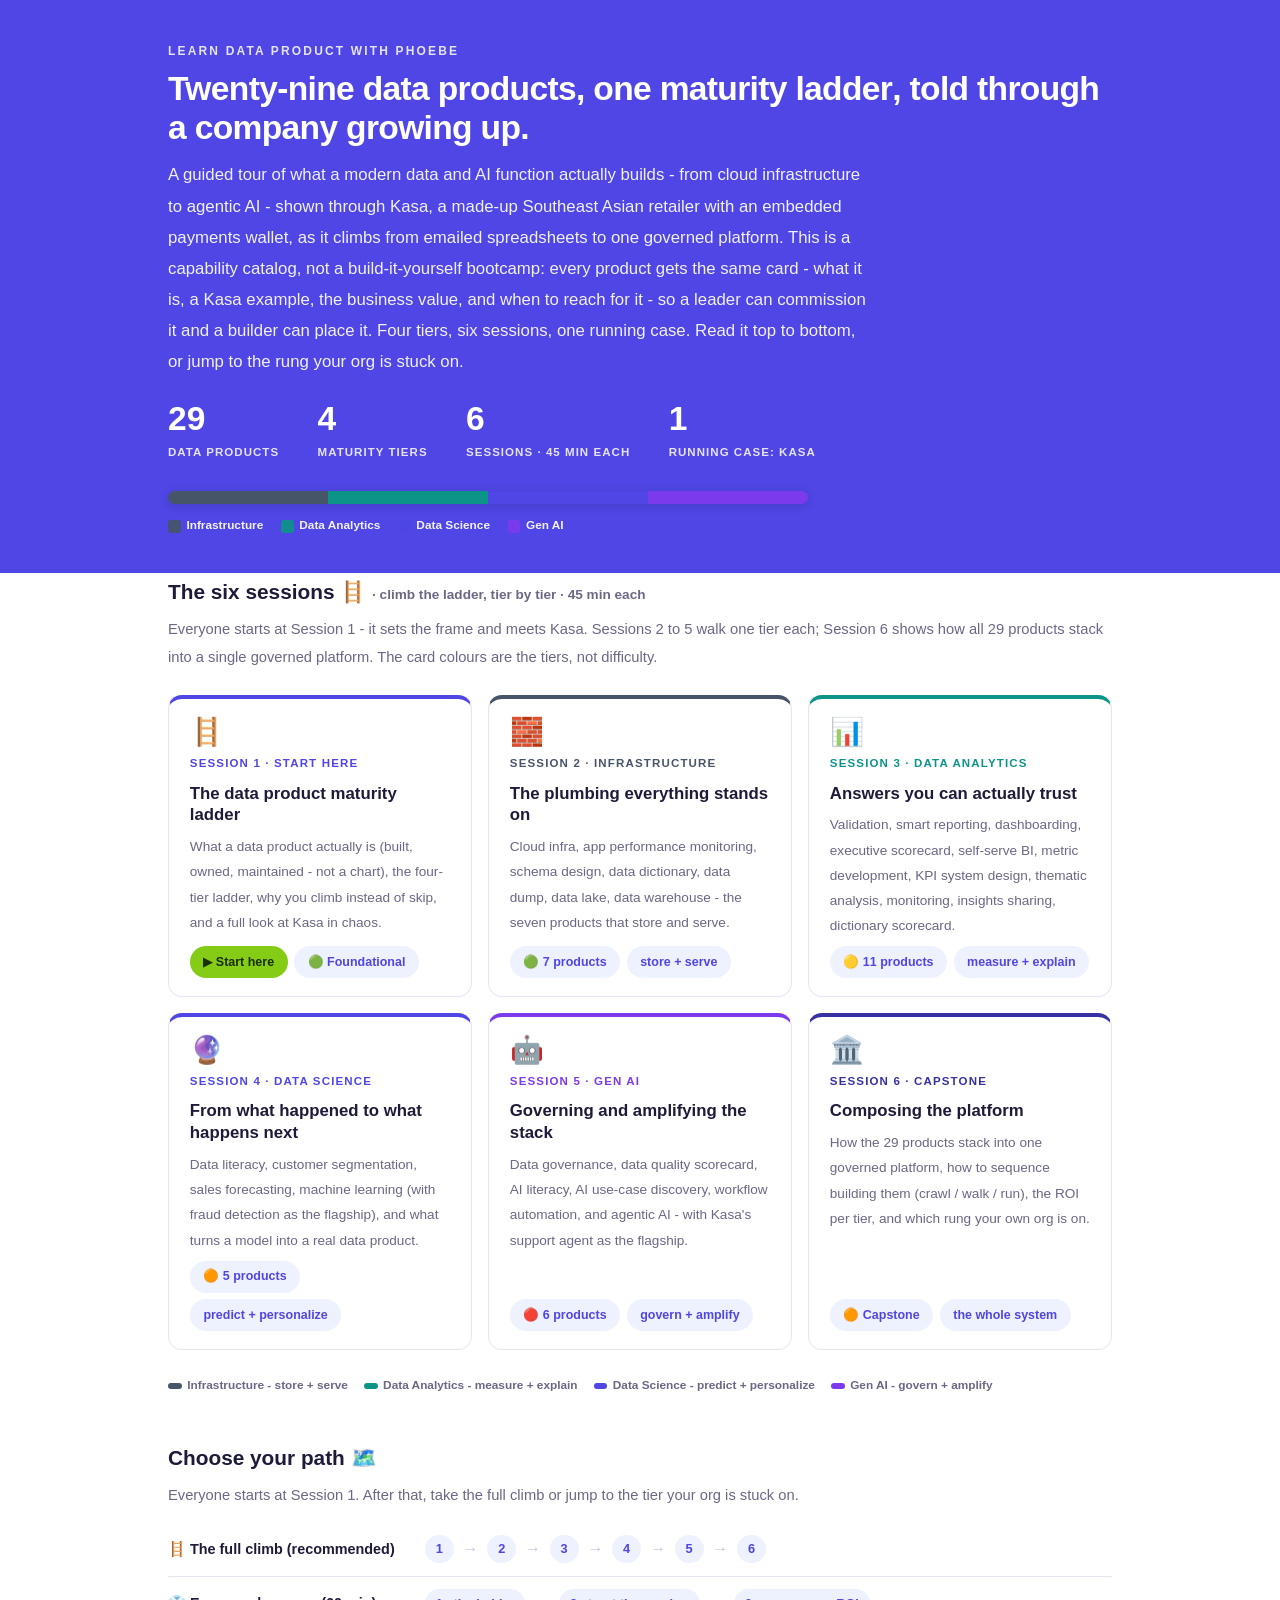
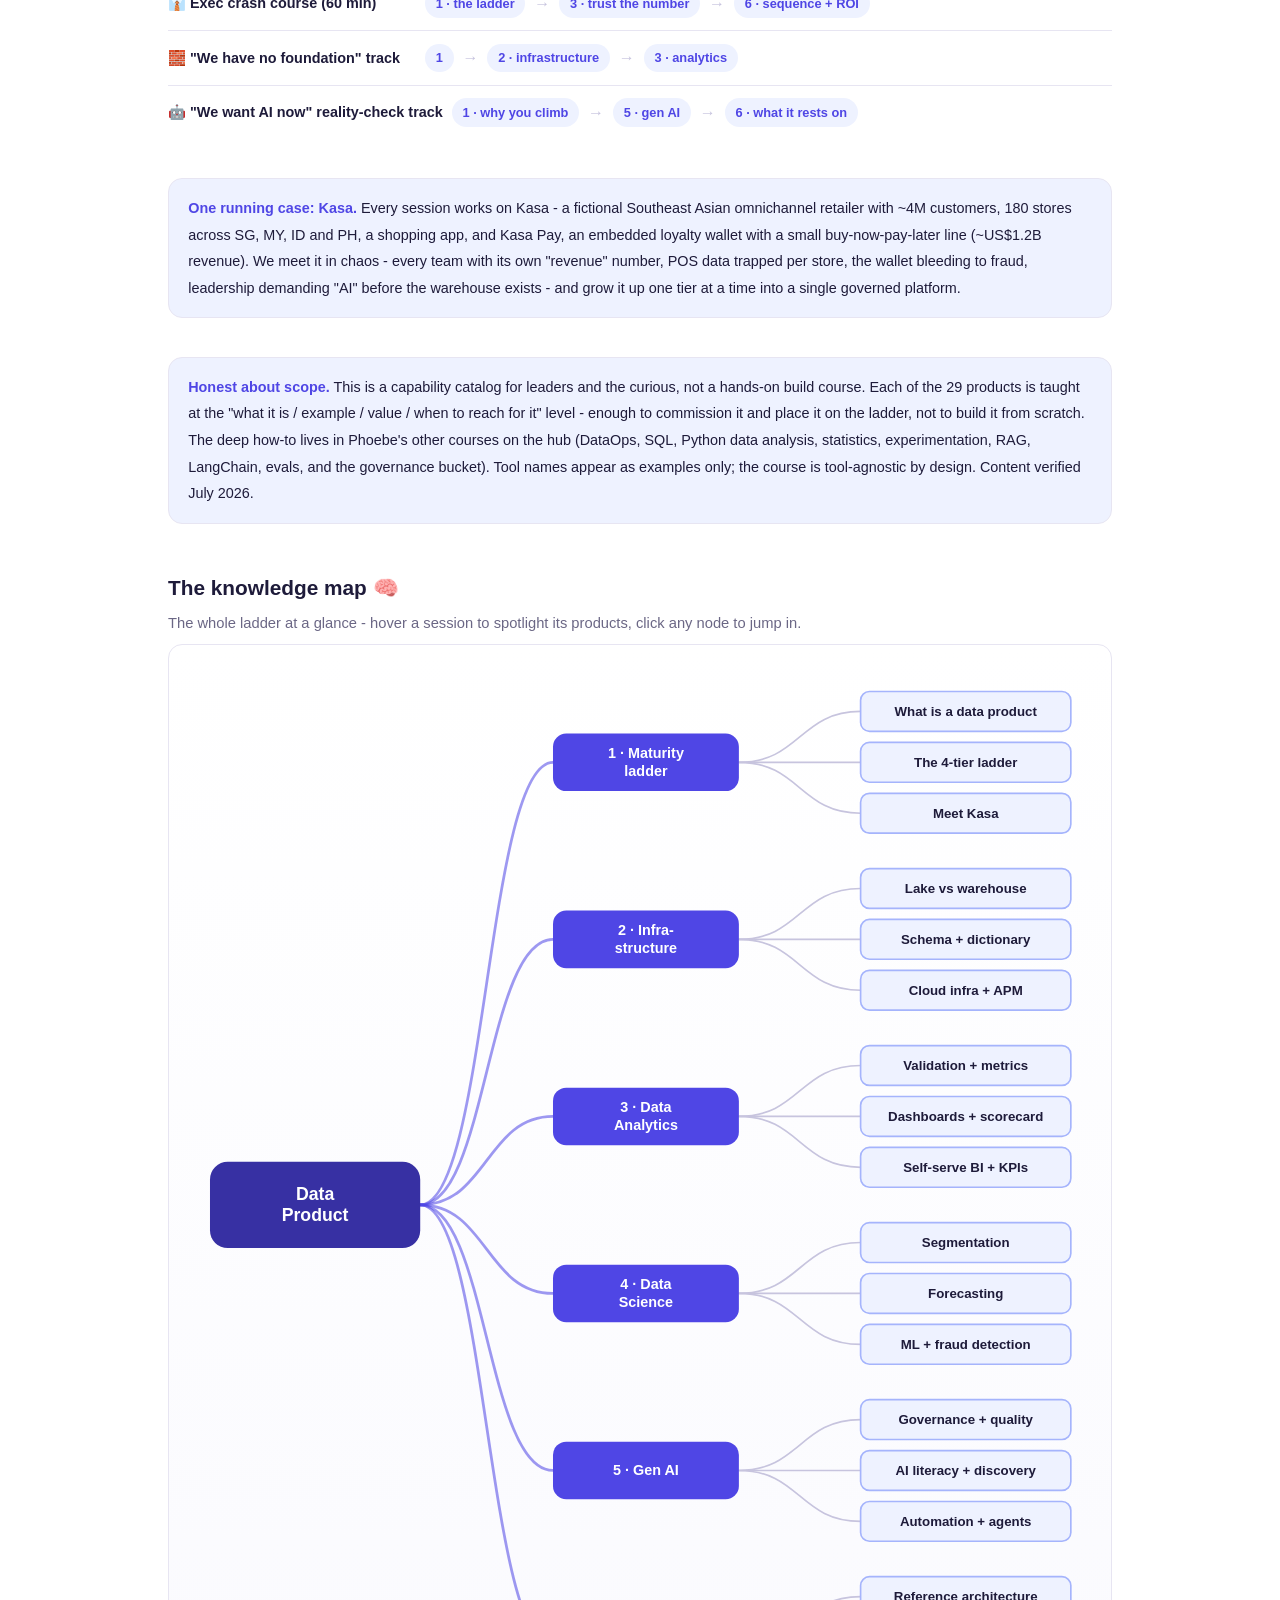
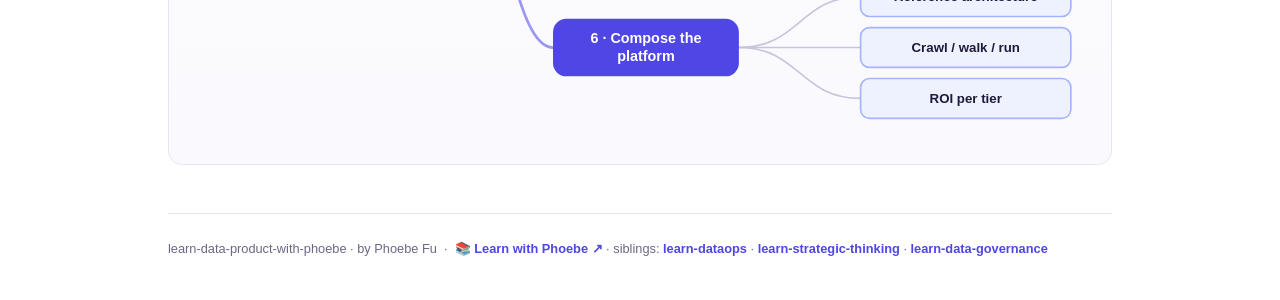
==== index.html @ 364c773a "learn-data-product-with-phoebe: 29 data products on a 4-tier maturity ladder, Kasa running case 6 se" ====
<!DOCTYPE html>
<html lang="en">
<head>
<meta charset="UTF-8">
<meta name="viewport" content="width=device-width, initial-scale=1.0">
<title>learn data product with phoebe - 29 data products, one maturity ladder</title>
<link rel="stylesheet" href="assets/style.css?v=1">
<style>
  .stats-row { display: flex; gap: 2.4rem; margin-top: 1.5rem; flex-wrap: wrap; }
  .stat b { display: block; font-size: 2.1rem; font-weight: 800; line-height: 1.05; font-variant-numeric: tabular-nums; }
  .stat span { font-size: .72rem; opacity: .85; text-transform: uppercase; letter-spacing: .09em; font-weight: 600; }

  /* the climbing-ladder gradient bar in the hero */
  .ladder-bar { display: flex; margin-top: 1.6rem; border-radius: 999px; overflow: hidden; height: .8rem; max-width: 40rem; box-shadow: 0 2px 10px rgba(27,27,47,.18); }
  .ladder-bar i { flex: 1; }
  .ladder-key { display: flex; gap: 1.1rem; margin-top: .7rem; font-size: .74rem; font-weight: 600; opacity: .92; flex-wrap: wrap; }
  .ladder-key span i { display: inline-block; width: .8rem; height: .8rem; border-radius: 3px; margin-right: .35rem; vertical-align: middle; }

  .course-grid { display: grid; grid-template-columns: repeat(auto-fit, minmax(17rem, 1fr)); gap: 1rem; margin-top: 1.5rem; }
  .course-card {
    border: 1px solid var(--hairline);
    border-top: 4px solid var(--diff, var(--indigo));
    border-radius: var(--radius);
    padding: 1.2rem 1.3rem 1.1rem;
    display: flex; flex-direction: column; gap: .5rem;
    text-decoration: none; color: var(--ink); background: #fff;
    transition: box-shadow .15s ease, border-color .15s ease, transform .15s ease;
    position: relative;
  }
  .course-card:hover { border-color: var(--indigo-soft); box-shadow: 0 8px 28px rgba(79,70,229,.14); transform: translateY(-3px); }
  .course-card .cicon { font-size: 1.7rem; line-height: 1; }
  .course-card .cnum { font-size: .72rem; font-weight: 700; color: var(--diff, var(--indigo)); text-transform: uppercase; letter-spacing: .1em; }
  .course-card h3 { font-size: 1.05rem; font-weight: 800; line-height: 1.3; }
  .course-card p { font-size: .85rem; color: var(--muted); flex: 1; }
  .course-card .meta { display: flex; gap: .4rem; flex-wrap: wrap; }

  .diff-legend { display: flex; gap: 1rem; margin-top: 1.6rem; font-size: .74rem; color: var(--muted); font-weight: 600; flex-wrap: wrap; }
  .diff-legend i { display: inline-block; width: .85rem; height: .35rem; border-radius: 999px; margin-right: .35rem; vertical-align: middle; }

  .paths { margin-top: 2.6rem; }
  .paths h2 { font-size: 1.3rem; font-weight: 800; margin-bottom: .3rem; }
  .paths .plede { color: var(--muted); font-size: .92rem; margin-bottom: .8rem; }
  .path { display: flex; gap: .55rem; align-items: center; padding: .75rem 0; border-bottom: .5px solid var(--hairline); flex-wrap: wrap; }
  .path:last-child { border-bottom: none; }
  .path b { min-width: 15.5rem; font-size: .9rem; }
  .path .pstep { background: var(--indigo-50); color: var(--indigo); border-radius: 999px; padding: .16rem .68rem; font-weight: 700; font-size: .8rem; text-decoration: none; transition: all .12s ease; }
  .path .pstep:hover { background: var(--indigo); color: #fff; }
  .path .parr { color: var(--faint); font-weight: 700; }

  .mm-section { margin-top: 1.6rem; }
  .mm-section h2 { font-size: 1.3rem; font-weight: 800; margin-bottom: .2rem; }
  .mm-section .mm-lede { color: var(--muted); font-size: .92rem; margin-bottom: .4rem; }
  .mm-wrap { border: 1px solid var(--hairline); border-radius: var(--radius); background: linear-gradient(180deg,#fff, #FAFAFE); padding: .6rem; overflow-x: auto; }
  .mm-svg { width: 100%; height: auto; display: block; max-width: 60rem; margin: 0 auto; min-width: 34rem; }
  .mm-link { cursor: pointer; text-decoration: none; }
  .mm-node rect { transition: opacity .15s ease, filter .15s ease; }
  .mm-node text { pointer-events: none; }
  .mm-link:hover .mm-node rect { filter: brightness(1.06); }
  .mm-edge { transition: opacity .15s ease; }

  .noteband { margin-top: 2.4rem; background: var(--indigo-50); border: 1px solid var(--hairline); border-radius: var(--radius); padding: 1rem 1.2rem; font-size: .9rem; color: var(--ink); }
  .noteband b { color: var(--indigo); }
</style>
</head>
<body>

<header class="masthead">
  <div class="wrap">
    <div class="eyebrow">Learn Data Product with Phoebe</div>
    <h1>Twenty-nine data products, <span class="accent">one maturity ladder</span>, told through a company growing up.</h1>
    <p class="sub">A guided tour of what a modern data and AI function actually builds - from cloud infrastructure to agentic AI - shown through Kasa, a made-up Southeast Asian retailer with an embedded payments wallet, as it climbs from emailed spreadsheets to one governed platform. This is a capability catalog, not a build-it-yourself bootcamp: every product gets the same card - what it is, a Kasa example, the business value, and when to reach for it - so a leader can commission it and a builder can place it. Four tiers, six sessions, one running case. Read it top to bottom, or jump to the rung your org is stuck on.</p>
    <div class="stats-row">
      <div class="stat"><b data-count="29">29</b><span>data products</span></div>
      <div class="stat"><b data-count="4">4</b><span>maturity tiers</span></div>
      <div class="stat"><b data-count="6">6</b><span>sessions · 45 min each</span></div>
      <div class="stat"><b data-count="1">1</b><span>running case: Kasa</span></div>
    </div>
    <div class="ladder-bar">
      <i style="background:#475569"></i><i style="background:#0D9488"></i><i style="background:#4F46E5"></i><i style="background:#7C3AED"></i>
    </div>
    <div class="ladder-key">
      <span><i style="background:#475569"></i>Infrastructure</span>
      <span><i style="background:#0D9488"></i>Data Analytics</span>
      <span><i style="background:#4F46E5"></i>Data Science</span>
      <span><i style="background:#7C3AED"></i>Gen AI</span>
    </div>
  </div>
</header>

<main class="wrap">

  <section class="section">
    <div class="paths" style="margin-top:0">
      <h2>The six sessions 🪜 <span style="font-size:.85rem;font-weight:600;color:var(--muted)">· climb the ladder, tier by tier · 45 min each</span></h2>
      <p class="plede">Everyone starts at Session 1 - it sets the frame and meets Kasa. Sessions 2 to 5 walk one tier each; Session 6 shows how all 29 products stack into a single governed platform. The card colours are the tiers, not difficulty.</p>
    </div>
    <div class="course-grid">
      <a class="course-card" href="courses/01-maturity-ladder.html" style="--diff:#4F46E5">
        <span class="cicon">🪜</span>
        <span class="cnum">Session 1 · start here</span>
        <h3>The data product maturity ladder</h3>
        <p>What a data product actually is (built, owned, maintained - not a chart), the four-tier ladder, why you climb instead of skip, and a full look at Kasa in chaos.</p>
        <span class="meta"><span class="pill amber">▶ Start here</span><span class="pill light">🟢 Foundational</span></span>
      </a>
      <a class="course-card" href="courses/02-infrastructure.html" style="--diff:#475569">
        <span class="cicon">🧱</span>
        <span class="cnum">Session 2 · Infrastructure</span>
        <h3>The plumbing everything stands on</h3>
        <p>Cloud infra, app performance monitoring, schema design, data dictionary, data dump, data lake, data warehouse - the seven products that store and serve.</p>
        <span class="meta"><span class="pill light">🟢 7 products</span><span class="pill light">store + serve</span></span>
      </a>
      <a class="course-card" href="courses/03-data-analytics.html" style="--diff:#0D9488">
        <span class="cicon">📊</span>
        <span class="cnum">Session 3 · Data Analytics</span>
        <h3>Answers you can actually trust</h3>
        <p>Validation, smart reporting, dashboarding, executive scorecard, self-serve BI, metric development, KPI system design, thematic analysis, monitoring, insights sharing, dictionary scorecard.</p>
        <span class="meta"><span class="pill light">🟡 11 products</span><span class="pill light">measure + explain</span></span>
      </a>
      <a class="course-card" href="courses/04-data-science.html" style="--diff:#4F46E5">
        <span class="cicon">🔮</span>
        <span class="cnum">Session 4 · Data Science</span>
        <h3>From what happened to what happens next</h3>
        <p>Data literacy, customer segmentation, sales forecasting, machine learning (with fraud detection as the flagship), and what turns a model into a real data product.</p>
        <span class="meta"><span class="pill light">🟠 5 products</span><span class="pill light">predict + personalize</span></span>
      </a>
      <a class="course-card" href="courses/05-gen-ai.html" style="--diff:#7C3AED">
        <span class="cicon">🤖</span>
        <span class="cnum">Session 5 · Gen AI</span>
        <h3>Governing and amplifying the stack</h3>
        <p>Data governance, data quality scorecard, AI literacy, AI use-case discovery, workflow automation, and agentic AI - with Kasa's support agent as the flagship.</p>
        <span class="meta"><span class="pill light">🔴 6 products</span><span class="pill light">govern + amplify</span></span>
      </a>
      <a class="course-card" href="courses/06-composing-the-platform.html" style="--diff:#3730A3">
        <span class="cicon">🏛️</span>
        <span class="cnum">Session 6 · Capstone</span>
        <h3>Composing the platform</h3>
        <p>How the 29 products stack into one governed platform, how to sequence building them (crawl / walk / run), the ROI per tier, and which rung your own org is on.</p>
        <span class="meta"><span class="pill light">🟠 Capstone</span><span class="pill light">the whole system</span></span>
      </a>
    </div>
    <div class="diff-legend">
      <span><i style="background:#475569"></i>Infrastructure - store + serve</span>
      <span><i style="background:#0D9488"></i>Data Analytics - measure + explain</span>
      <span><i style="background:#4F46E5"></i>Data Science - predict + personalize</span>
      <span><i style="background:#7C3AED"></i>Gen AI - govern + amplify</span>
    </div>

    <div class="paths">
      <h2>Choose your path 🗺️</h2>
      <p class="plede">Everyone starts at Session 1. After that, take the full climb or jump to the tier your org is stuck on.</p>
      <div class="path"><b>🪜 The full climb (recommended)</b>
        <a class="pstep" href="courses/01-maturity-ladder.html">1</a><span class="parr">→</span>
        <a class="pstep" href="courses/02-infrastructure.html">2</a><span class="parr">→</span>
        <a class="pstep" href="courses/03-data-analytics.html">3</a><span class="parr">→</span>
        <a class="pstep" href="courses/04-data-science.html">4</a><span class="parr">→</span>
        <a class="pstep" href="courses/05-gen-ai.html">5</a><span class="parr">→</span>
        <a class="pstep" href="courses/06-composing-the-platform.html">6</a>
      </div>
      <div class="path"><b>👔 Exec crash course (60 min)</b>
        <a class="pstep" href="courses/01-maturity-ladder.html">1 · the ladder</a><span class="parr">→</span>
        <a class="pstep" href="courses/03-data-analytics.html">3 · trust the number</a><span class="parr">→</span>
        <a class="pstep" href="courses/06-composing-the-platform.html">6 · sequence + ROI</a>
      </div>
      <div class="path"><b>🧱 "We have no foundation" track</b>
        <a class="pstep" href="courses/01-maturity-ladder.html">1</a><span class="parr">→</span>
        <a class="pstep" href="courses/02-infrastructure.html">2 · infrastructure</a><span class="parr">→</span>
        <a class="pstep" href="courses/03-data-analytics.html">3 · analytics</a>
      </div>
      <div class="path"><b>🤖 "We want AI now" reality-check track</b>
        <a class="pstep" href="courses/01-maturity-ladder.html">1 · why you climb</a><span class="parr">→</span>
        <a class="pstep" href="courses/05-gen-ai.html">5 · gen AI</a><span class="parr">→</span>
        <a class="pstep" href="courses/06-composing-the-platform.html">6 · what it rests on</a>
      </div>
    </div>

    <div class="noteband">
      <b>One running case: Kasa.</b> Every session works on Kasa - a fictional Southeast Asian omnichannel retailer with ~4M customers, 180 stores across SG, MY, ID and PH, a shopping app, and Kasa Pay, an embedded loyalty wallet with a small buy-now-pay-later line (~US$1.2B revenue). We meet it in chaos - every team with its own "revenue" number, POS data trapped per store, the wallet bleeding to fraud, leadership demanding "AI" before the warehouse exists - and grow it up one tier at a time into a single governed platform.
    </div>

    <div class="noteband">
      <b>Honest about scope.</b> This is a capability catalog for leaders and the curious, not a hands-on build course. Each of the 29 products is taught at the "what it is / example / value / when to reach for it" level - enough to commission it and place it on the ladder, not to build it from scratch. The deep how-to lives in Phoebe's other courses on the hub (DataOps, SQL, Python data analysis, statistics, experimentation, RAG, LangChain, evals, and the governance bucket). Tool names appear as examples only; the course is tool-agnostic by design. Content verified July 2026.
    </div>
  </section>

  <section class="section mm-section">
    <h2>The knowledge map 🧠</h2>
    <p class="mm-lede">The whole ladder at a glance - hover a session to spotlight its products, click any node to jump in.</p>
    <div class="mm-wrap"><div id="mindmap"></div></div>
  </section>

  <footer class="pagefoot">
    <span>learn-data-product-with-phoebe · by Phoebe Fu &nbsp;·&nbsp; 📚 <a href="https://phoebefu6.github.io/learn-with-phoebe/">Learn with Phoebe ↗</a> · siblings: <a href="https://phoebefu6.github.io/learn-dataops-with-phoebe/">learn-dataops</a> · <a href="https://phoebefu6.github.io/learn-strategic-thinking-with-phoebe/">learn-strategic-thinking</a> · <a href="https://phoebefu6.github.io/learn-data-governance-with-phoebe/">learn-data-governance</a></span>
  </footer>
</main>

<script>
window.MINDMAP_DATA = {
  title: "Data\nProduct",
  centerColor: "#3730A3",
  sessions: [
    { label: "Maturity\nladder", href: "courses/01-maturity-ladder.html", color: "#4F46E5",
      concepts: [
        { label: "What is a data product", href: "courses/01-maturity-ladder.html" },
        { label: "The 4-tier ladder", href: "courses/01-maturity-ladder.html" },
        { label: "Meet Kasa", href: "courses/01-maturity-ladder.html" } ] },
    { label: "Infra-\nstructure", href: "courses/02-infrastructure.html", color: "#475569",
      concepts: [
        { label: "Lake vs warehouse", href: "courses/02-infrastructure.html" },
        { label: "Schema + dictionary", href: "courses/02-infrastructure.html" },
        { label: "Cloud infra + APM", href: "courses/02-infrastructure.html" } ] },
    { label: "Data\nAnalytics", href: "courses/03-data-analytics.html", color: "#0D9488",
      concepts: [
        { label: "Validation + metrics", href: "courses/03-data-analytics.html" },
        { label: "Dashboards + scorecard", href: "courses/03-data-analytics.html" },
        { label: "Self-serve BI + KPIs", href: "courses/03-data-analytics.html" } ] },
    { label: "Data\nScience", href: "courses/04-data-science.html", color: "#4F46E5",
      concepts: [
        { label: "Segmentation", href: "courses/04-data-science.html" },
        { label: "Forecasting", href: "courses/04-data-science.html" },
        { label: "ML + fraud detection", href: "courses/04-data-science.html" } ] },
    { label: "Gen AI", href: "courses/05-gen-ai.html", color: "#7C3AED",
      concepts: [
        { label: "Governance + quality", href: "courses/05-gen-ai.html" },
        { label: "AI literacy + discovery", href: "courses/05-gen-ai.html" },
        { label: "Automation + agents", href: "courses/05-gen-ai.html" } ] },
    { label: "Compose the\nplatform", href: "courses/06-composing-the-platform.html", color: "#3730A3",
      concepts: [
        { label: "Reference architecture", href: "courses/06-composing-the-platform.html" },
        { label: "Crawl / walk / run", href: "courses/06-composing-the-platform.html" },
        { label: "ROI per tier", href: "courses/06-composing-the-platform.html" } ] }
  ]
};
</script>
<script src="assets/mindmap.js?v=1"></script>
<script src="assets/app.js?v=1"></script>
</body>
</html>
---- assets/style.css ----
/* learn-claude-with-phoebe - editorial bold design system
   Accent: indigo #4F46E5 · Ink: #1E1B3A · Flagship: amber #84CC16 */

:root {
  --indigo: #4F46E5;
  --indigo-deep: #3730A3;
  --indigo-mid: #6366F1;
  --indigo-soft: #A5B4FC;
  --indigo-50: #EEF2FF;
  --ink: #1E1B3A;
  --muted: #6B6785;
  --faint: #C7C4DE;
  --hairline: #E7E5F2;
  --amber: #84CC16;
  --amber-ink: #1A2E05;
  --amber-50: #F7FEE7;
  --paper: #FFFFFF;
  --code-bg: #14132B;
  --code-ink: #E0E7FF;
  --radius: 14px;
}

* { margin: 0; padding: 0; box-sizing: border-box; }

html { font-size: 16px; scroll-behavior: smooth; }
html.zoom-125 { font-size: 20px; }
html.zoom-150 { font-size: 24px; }

body {
  font-family: "Inter", -apple-system, BlinkMacSystemFont, "Segoe UI", Roboto, sans-serif;
  background: var(--paper);
  color: var(--ink);
  line-height: 1.85;
  font-feature-settings: "tnum";
}

.wrap { max-width: 62rem; margin: 0 auto; padding: 0 1.5rem; }

/* ---------- header band ---------- */
.masthead {
  background: var(--indigo);
  color: #fff;
  padding: 2.5rem 0 2.25rem;
}
.masthead .eyebrow {
  font-size: .75rem;
  letter-spacing: .18em;
  text-transform: uppercase;
  opacity: .85;
  font-weight: 600;
}
.masthead h1 {
  font-size: 2.1rem;
  line-height: 1.15;
  font-weight: 800;
  margin: .5rem 0 .75rem;
  letter-spacing: -.02em;
}
.masthead h1 .accent { color: inherit; }
.masthead .sub { font-size: 1.05rem; opacity: .92; max-width: 44rem; }

.chip-row { display: flex; flex-wrap: wrap; gap: .5rem; margin-top: 1.1rem; }
.chip {
  display: inline-flex;
  align-items: center;
  gap: .35rem;
  border-radius: 999px;
  padding: .25rem .8rem;
  font-size: .78rem;
  font-weight: 600;
  white-space: nowrap;
}
.chip.level { background: #fff; color: var(--indigo); }
.chip.audience { background: rgba(255,255,255,.16); color: #fff; border: 1px solid rgba(255,255,255,.35); }
.chip.time { background: var(--ink); color: #fff; font-variant-numeric: tabular-nums; }

/* ---------- agenda bar ---------- */
.agenda {
  display: flex;
  border-radius: 999px;
  overflow: hidden;
  margin: 1.4rem 0 0;
  font-size: .72rem;
  font-weight: 600;
  text-align: center;
  color: #fff;
}
.agenda span { padding: .45rem .3rem; white-space: nowrap; overflow: hidden; text-overflow: ellipsis; }
.agenda .a1 { background: var(--indigo-deep); }
.agenda .a2 { background: var(--indigo-mid); }
.agenda .a3 { background: var(--amber); color: var(--amber-ink); }
.agenda .a4 { background: var(--indigo-soft); }

/* ---------- toolbar ---------- */
.toolbar {
  position: sticky;
  top: 0;
  z-index: 40;
  background: rgba(255,255,255,.94);
  backdrop-filter: blur(6px);
  border-bottom: 1px solid var(--hairline);
  padding: .55rem 0;
}
.toolbar .wrap { display: flex; align-items: center; gap: .6rem; }
.toolbar .crumb { font-size: .8rem; color: var(--muted); font-weight: 600; margin-right: auto; }
.toolbar .crumb a { color: var(--indigo); text-decoration: none; }
.btn {
  border: 1px solid var(--hairline);
  background: #fff;
  color: var(--ink);
  border-radius: 999px;
  padding: .35rem .9rem;
  font-size: .78rem;
  font-weight: 600;
  cursor: pointer;
  font-family: inherit;
  transition: all .15s ease;
}
.btn:hover { border-color: var(--indigo); color: var(--indigo); }
.btn.primary { background: var(--indigo); border-color: var(--indigo); color: #fff; }
.btn.primary:hover { background: var(--indigo-deep); }

/* ---------- sections ---------- */
main { padding: 2.5rem 0 4rem; }

.section { margin-bottom: 2.8rem; }
.section-kicker { margin-bottom: 1rem; }
.section-kicker .klabel {
  display: block;
  font-size: .72rem;
  text-transform: uppercase;
  letter-spacing: .1em;
  color: var(--indigo);
  font-weight: 700;
  margin-bottom: .35rem;
}
.section-kicker h2 {
  font-size: 1.45rem;
  font-weight: 800;
  letter-spacing: -.01em;
  display: flex;
  align-items: center;
  gap: .7rem;
  flex-wrap: wrap;
}
.section-kicker .tag {
  border-radius: 999px;
  padding: .18rem .7rem;
  font-size: .7rem;
  font-weight: 700;
  text-transform: uppercase;
  letter-spacing: .08em;
}
.tag.concept { background: var(--indigo-50); color: var(--indigo); }
.tag.demo { background: var(--amber-50); color: var(--amber-ink); }
.tag.exercise { background: var(--ink); color: #fff; }

.lede { color: var(--muted); max-width: 46rem; margin-bottom: 1.4rem; line-height: 1.8; }

/* live vs self-study markers on cards */
.mode {
  font-size: .64rem;
  font-weight: 700;
  text-transform: uppercase;
  letter-spacing: .07em;
  padding: .14rem .6rem;
  border-radius: 999px;
  flex: none;
}
.mode.live { background: var(--indigo); color: #fff; }
.mode.self { background: #fff; color: var(--muted); border: 1px solid var(--hairline); }

/* ---------- accordions ---------- */
details.card {
  border: 1px solid var(--hairline);
  border-radius: var(--radius);
  margin-bottom: .8rem;
  overflow: hidden;
  background: #fff;
}
details.card[open] { border-color: var(--indigo-soft); box-shadow: 0 8px 28px rgba(79,70,229,.08); }
details.card summary {
  list-style: none;
  cursor: pointer;
  padding: 1rem 1.25rem;
  display: flex;
  align-items: center;
  gap: .75rem;
  font-weight: 700;
  font-size: 1.02rem;
  user-select: none;
}
details.card summary::-webkit-details-marker { display: none; }
details.card summary .dot {
  width: .6rem; height: .6rem;
  border-radius: 999px;
  background: var(--indigo);
  flex: none;
}
details.card summary .mini { margin-left: auto; font-size: .72rem; color: var(--muted); font-weight: 600; white-space: nowrap; }
details.card summary .caret { transition: transform .2s ease; color: var(--indigo); font-size: .8rem; }
details.card[open] summary .caret { transform: rotate(90deg); }
details.card .body { padding: 0 1.25rem 1.4rem; border-top: 1px solid var(--hairline); padding-top: 1.15rem; }
details.card .body p { margin-bottom: 1.05rem; max-width: 48rem; }
details.card .body p:last-child { margin-bottom: 0; }
details.card .body ul, details.card .body ol { margin: 0 0 1.1rem 1.2rem; max-width: 47rem; }
details.card .body li { margin-bottom: .65rem; }
details.card .body h4 { font-size: .95rem; font-weight: 700; margin: 1.1rem 0 .45rem; }
details.card .body h4:first-child { margin-top: 0; }

/* ---------- pills & legends ---------- */
.legend { display: flex; flex-wrap: wrap; gap: .5rem; margin: 0 0 1.2rem; }
.pill {
  display: inline-flex;
  align-items: center;
  gap: .4rem;
  border-radius: 999px;
  padding: .28rem .85rem;
  font-size: .78rem;
  font-weight: 600;
}
.pill.solid { background: var(--indigo); color: #fff; }
.pill.light { background: var(--indigo-50); color: var(--indigo); }
.pill.inkpill { background: var(--ink); color: #fff; }
.pill.amber, .pill.peach { background: var(--amber); color: var(--amber-ink); }
.pill.bare { color: var(--faint); }

/* ---------- 4D grid ---------- */
.grid-2 { display: grid; grid-template-columns: repeat(auto-fit, minmax(15rem, 1fr)); gap: .8rem; margin: .5rem 0 1rem; }
.d-card {
  border: 1px solid var(--hairline);
  border-left: 4px solid var(--indigo);
  border-radius: 10px;
  padding: 1rem 1.1rem;
}
.d-card h4 { font-size: .95rem; margin-bottom: .3rem; }
.d-card h4 .lead-letter { color: var(--indigo); }
.d-card p { font-size: .86rem; color: var(--muted); margin: 0; }

/* ---------- tables ---------- */
table.clean { width: 100%; border-collapse: collapse; font-size: .9rem; margin: .4rem 0 1rem; }
table.clean th {
  text-align: left;
  font-size: .72rem;
  text-transform: uppercase;
  letter-spacing: .08em;
  color: var(--muted);
  padding: .5rem .6rem;
  border-bottom: 2px solid var(--ink);
}
table.clean td { padding: .7rem .6rem; border-bottom: .5px solid var(--hairline); vertical-align: top; line-height: 1.7; }
table.clean td:first-child { font-weight: 600; }

/* ---------- prompt boxes ---------- */
.prompt-box {
  position: relative;
  background: var(--code-bg);
  color: var(--code-ink);
  border-radius: var(--radius);
  padding: 1.1rem 1.2rem;
  margin: 1rem 0 1.2rem;
  font-family: "SF Mono", ui-monospace, Menlo, Consolas, monospace;
  font-size: .84rem;
  line-height: 1.65;
  white-space: pre-wrap;
  word-break: break-word;
}
.prompt-box .label {
  position: absolute;
  top: -0.7rem;
  left: 1rem;
  background: var(--indigo);
  color: #fff;
  font-family: "Inter", -apple-system, sans-serif;
  font-size: .68rem;
  font-weight: 700;
  letter-spacing: .06em;
  text-transform: uppercase;
  border-radius: 999px;
  padding: .15rem .7rem;
}
.prompt-box.bad .label { background: var(--faint); color: var(--ink); }
.prompt-box.good .label { background: var(--amber); color: var(--amber-ink); }
.copy-btn {
  position: absolute;
  top: .7rem;
  right: .7rem;
  background: rgba(255,255,255,.1);
  border: 1px solid rgba(255,255,255,.25);
  color: #fff;
  border-radius: 999px;
  padding: .25rem .8rem;
  font-size: .72rem;
  font-weight: 600;
  cursor: pointer;
  font-family: "Inter", -apple-system, sans-serif;
  transition: background .15s ease;
}
.copy-btn:hover { background: rgba(255,255,255,.22); }
.copy-btn.copied { background: var(--amber); border-color: var(--amber); color: var(--amber-ink); }

/* ---------- demo steps ---------- */
.steps { counter-reset: step; margin: .6rem 0 1rem; }
.step {
  display: flex;
  gap: .9rem;
  padding: .85rem 0;
  border-bottom: .5px solid var(--hairline);
}
.step:last-child { border-bottom: none; }
.step::before {
  counter-increment: step;
  content: counter(step);
  flex: none;
  width: 1.7rem; height: 1.7rem;
  border-radius: 999px;
  background: var(--indigo-50);
  color: var(--indigo);
  font-weight: 700;
  font-size: .85rem;
  display: inline-flex;
  align-items: center;
  justify-content: center;
  margin-top: .1rem;
}
.step p { margin: 0; }

/* ---------- callouts ---------- */
.callout {
  border-radius: var(--radius);
  padding: 1rem 1.2rem;
  margin: 1rem 0;
  font-size: .92rem;
}
.callout.tip { background: var(--indigo-50); border-left: 4px solid var(--indigo); }
.callout.win { background: var(--amber-50); border-left: 4px solid var(--amber); }
.callout strong:first-child { display: block; margin-bottom: .2rem; }

.callout.example {
  background: #FFFFFF;
  border: 1px solid var(--hairline);
  border-left: 4px solid var(--amber);
  font-size: .9rem;
}
.callout.example .ex-pill {
  display: inline-block;
  background: var(--amber);
  color: var(--amber-ink);
  border-radius: 999px;
  padding: .15rem .7rem;
  font-size: .68rem;
  font-weight: 700;
  text-transform: uppercase;
  letter-spacing: .06em;
  margin-bottom: .5rem;
}
.callout.example p { margin: 0 0 .75rem; max-width: 47rem; }
.callout.example p:last-child { margin-bottom: 0; }
.callout.example ul { margin: 0 0 0 1.1rem; max-width: 46rem; }
.callout.example li { margin-bottom: .6rem; }
.callout.example li:last-child { margin-bottom: 0; }

/* ---------- zoomable figures ---------- */
figure.zoomable {
  border: 1px solid var(--hairline);
  border-radius: var(--radius);
  padding: 1.2rem;
  margin: 1rem 0 1.4rem;
  cursor: zoom-in;
  transition: box-shadow .15s ease;
  background: #fff;
}
figure.zoomable:hover { box-shadow: 0 8px 28px rgba(79,70,229,.12); }
figure.zoomable svg, figure.zoomable img { width: 100%; height: auto; display: block; }
figure.zoomable figcaption {
  margin-top: .6rem;
  font-size: .76rem;
  color: var(--muted);
  font-weight: 600;
  display: flex;
  align-items: center;
  gap: .4rem;
}

.lightbox {
  position: fixed;
  inset: 0;
  z-index: 100;
  background: rgba(30,27,58,.9);
  display: none;
  align-items: center;
  justify-content: center;
  padding: 3vh 3vw;
  cursor: zoom-out;
}
.lightbox.open { display: flex; }
.lightbox .inner {
  background: #fff;
  border-radius: var(--radius);
  padding: 2rem;
  max-width: 94vw;
  max-height: 92vh;
  overflow: auto;
}
.lightbox .inner svg, .lightbox .inner img { width: min(88vw, 70rem); height: auto; }
.lightbox .close-hint {
  position: fixed;
  top: 1rem; right: 1.4rem;
  color: #fff;
  font-size: .8rem;
  font-weight: 600;
  opacity: .8;
}

/* ---------- courses covered ---------- */
.covered { border: 1px solid var(--hairline); border-radius: var(--radius); overflow: hidden; }
.covered-row {
  display: flex;
  align-items: baseline;
  gap: .8rem;
  padding: .75rem 1.1rem;
  border-bottom: .5px solid var(--hairline);
  font-size: .9rem;
}
.covered-row:last-child { border-bottom: none; }
.covered-row .status { flex: none; }
.covered-row .name { font-weight: 600; }
.covered-row .note { margin-left: auto; color: var(--muted); font-size: .78rem; text-align: right; }

/* ---------- cheat sheet footer ---------- */
.cheat {
  background: var(--ink);
  color: #fff;
  border-radius: var(--radius);
  padding: 1.6rem 1.6rem 1.3rem;
  margin-top: 3rem;
}
.cheat h3 { font-size: 1.1rem; margin-bottom: 1rem; }
.cheat h3 span { color: var(--indigo-soft); }
.cheat .grid-2 { gap: 1rem; }
.cheat .cheat-item { border-left: 3px solid var(--indigo-mid); padding-left: .8rem; }
.cheat .cheat-item b { display: block; font-size: .85rem; color: var(--indigo-soft); }
.cheat .cheat-item span { font-size: .82rem; opacity: .85; }

footer.pagefoot {
  border-top: 1px solid var(--hairline);
  margin-top: 3rem;
  padding: 1.4rem 0 2.5rem;
  font-size: .8rem;
  color: var(--muted);
  display: flex;
  justify-content: space-between;
  flex-wrap: wrap;
  gap: .8rem;
}
footer.pagefoot a { color: var(--indigo); text-decoration: none; font-weight: 600; }

/* ---------- wayfinding: reading progress + section dots + part numbers ---------- */

#progress-bar {
  position: fixed;
  top: 0; left: 0;
  height: 3px;
  width: 0;
  background: linear-gradient(90deg, var(--indigo), var(--amber));
  z-index: 90;
}

.pagenav {
  position: fixed;
  right: 1.1rem;
  top: 50%;
  transform: translateY(-50%);
  z-index: 50;
  display: flex;
  flex-direction: column;
  gap: .55rem;
}
.pagenav a {
  width: .68rem; height: .68rem;
  border-radius: 999px;
  background: #fff;
  border: 2px solid var(--faint);
  display: block;
  position: relative;
  transition: all .15s ease;
}
.pagenav a:hover { border-color: var(--indigo); transform: scale(1.3); }
.pagenav a.active { background: var(--indigo); border-color: var(--indigo); }
.pagenav a .nlabel {
  position: absolute;
  right: 1.4rem;
  top: 50%;
  transform: translateY(-50%);
  background: var(--ink);
  color: #fff;
  font-size: .7rem;
  font-weight: 600;
  padding: .22rem .65rem;
  border-radius: 6px;
  white-space: nowrap;
  opacity: 0;
  pointer-events: none;
  transition: opacity .15s ease;
}
.pagenav a:hover .nlabel { opacity: 1; }
@media (max-width: 74rem) { .pagenav { display: none; } }

main { counter-reset: partnum -1; }
.section .section-kicker { position: relative; }
.section .section-kicker::before {
  counter-increment: partnum;
  content: counter(partnum, decimal-leading-zero);
  position: absolute;
  right: 0;
  top: -1.2rem;
  font-size: 4.4rem;
  font-weight: 800;
  color: var(--indigo-50);
  line-height: 1;
  font-variant-numeric: tabular-nums;
  pointer-events: none;
  z-index: 0;
}
.section .section-kicker > * { position: relative; z-index: 1; }

details.card summary { transition: background .15s ease; }
details.card summary:hover { background: #FAFAFE; }

/* ---------- journey strip: you are here in the series ---------- */
.journey {
  display: flex;
  align-items: center;
  gap: .45rem;
  margin-top: 1.1rem;
  flex-wrap: wrap;
}
.journey .jlabel { font-size: .7rem; font-weight: 700; text-transform: uppercase; letter-spacing: .09em; opacity: .8; margin-right: .3rem; }
.journey a {
  width: 1.7rem; height: 1.7rem;
  border-radius: 999px;
  display: inline-flex;
  align-items: center;
  justify-content: center;
  font-size: .8rem;
  font-weight: 700;
  text-decoration: none;
  color: #fff;
  border: 1.5px solid rgba(255,255,255,.45);
  transition: all .15s ease;
  font-variant-numeric: tabular-nums;
}
.journey a:hover { border-color: #fff; transform: scale(1.12); }
.journey a.here { background: #fff; color: var(--indigo); border-color: #fff; }
.journey a.dd-chip { width: auto; border-radius: 999px; padding: 0 .7rem; font-size: .72rem; }

/* ---------- check-yourself quiz ---------- */
.quiz-q {
  border: 1px solid var(--hairline);
  border-radius: var(--radius);
  padding: 1.1rem 1.25rem 1rem;
  margin-bottom: .9rem;
  background: #fff;
}
.quiz-q .qtext { font-weight: 700; margin-bottom: .7rem; }
.quiz-q .qopt {
  display: block;
  width: 100%;
  text-align: left;
  background: #fff;
  border: 1px solid var(--hairline);
  border-radius: 10px;
  padding: .6rem .9rem;
  margin-bottom: .5rem;
  font-size: .9rem;
  font-family: inherit;
  color: var(--ink);
  cursor: pointer;
  transition: all .15s ease;
}
.quiz-q .qopt:hover { border-color: var(--indigo); background: var(--indigo-50); }
.quiz-q .qopt.correct { background: var(--indigo); border-color: var(--indigo); color: #fff; font-weight: 600; }
.quiz-q .qopt.correct::after { content: "  ✓"; }
.quiz-q .qopt.wrong { background: #FEF2F2; border-color: #FCA5A5; color: #991B1B; animation: qshake .3s ease; }
.quiz-q .qopt.wrong::after { content: "  ✗ try again"; font-size: .78rem; }
.quiz-q .qopt:disabled { cursor: default; }
.quiz-q .qwhy {
  display: none;
  background: var(--amber-50);
  border-left: 4px solid var(--amber);
  border-radius: 8px;
  padding: .6rem .9rem;
  font-size: .86rem;
  margin-top: .3rem;
}
.quiz-q.answered .qwhy { display: block; }
@keyframes qshake {
  0%, 100% { transform: translateX(0); }
  25% { transform: translateX(-5px); }
  75% { transform: translateX(5px); }
}
.quiz-score { font-weight: 700; color: var(--indigo); margin-top: .4rem; }

@media (prefers-reduced-motion: reduce) {
  .quiz-q .qopt.wrong { animation: none; }
  .journey a:hover { transform: none; }
}

/* ---------- micro-interactions (react-bits inspired, vanilla) ---------- */

/* BlurText: staggered word reveal on the masthead headline */
.masthead h1 .bw {
  display: inline-block;
  opacity: 0;
  filter: blur(8px);
  transform: translateY(.35em);
  animation: bw-in .7s cubic-bezier(.22,.9,.35,1) forwards;
  animation-delay: var(--bw-delay, 0s);
}
@keyframes bw-in {
  to { opacity: 1; filter: blur(0); transform: translateY(0); }
}

/* SpotlightCard: cursor-following highlight on accordion cards */
details.card { position: relative; }
details.card::after {
  content: "";
  position: absolute;
  inset: 0;
  pointer-events: none;
  opacity: 0;
  transition: opacity .3s ease;
  background: radial-gradient(320px circle at var(--mx, 50%) var(--my, 50%), rgba(79,70,229,.09), transparent 65%);
}
details.card:hover::after { opacity: 1; }

/* ScrollReveal: sections rise in as they enter the viewport */
.js-reveal .section {
  opacity: 0;
  transform: translateY(16px);
  transition: opacity .6s ease, transform .6s cubic-bezier(.22,.9,.35,1);
}
.js-reveal .section.revealed { opacity: 1; transform: none; }

@media (prefers-reduced-motion: reduce) {
  .masthead h1 .bw { animation: none; opacity: 1; filter: none; transform: none; }
  details.card::after { display: none; }
  .js-reveal .section { opacity: 1; transform: none; transition: none; }
}

@media (max-width: 40rem) {
  .masthead h1 { font-size: 1.6rem; }
  .agenda span { font-size: .6rem; }
  .toolbar .crumb { display: none; }
}

@media print {
  .toolbar, .copy-btn { display: none; }
  details.card { border: 1px solid #ccc; }
}
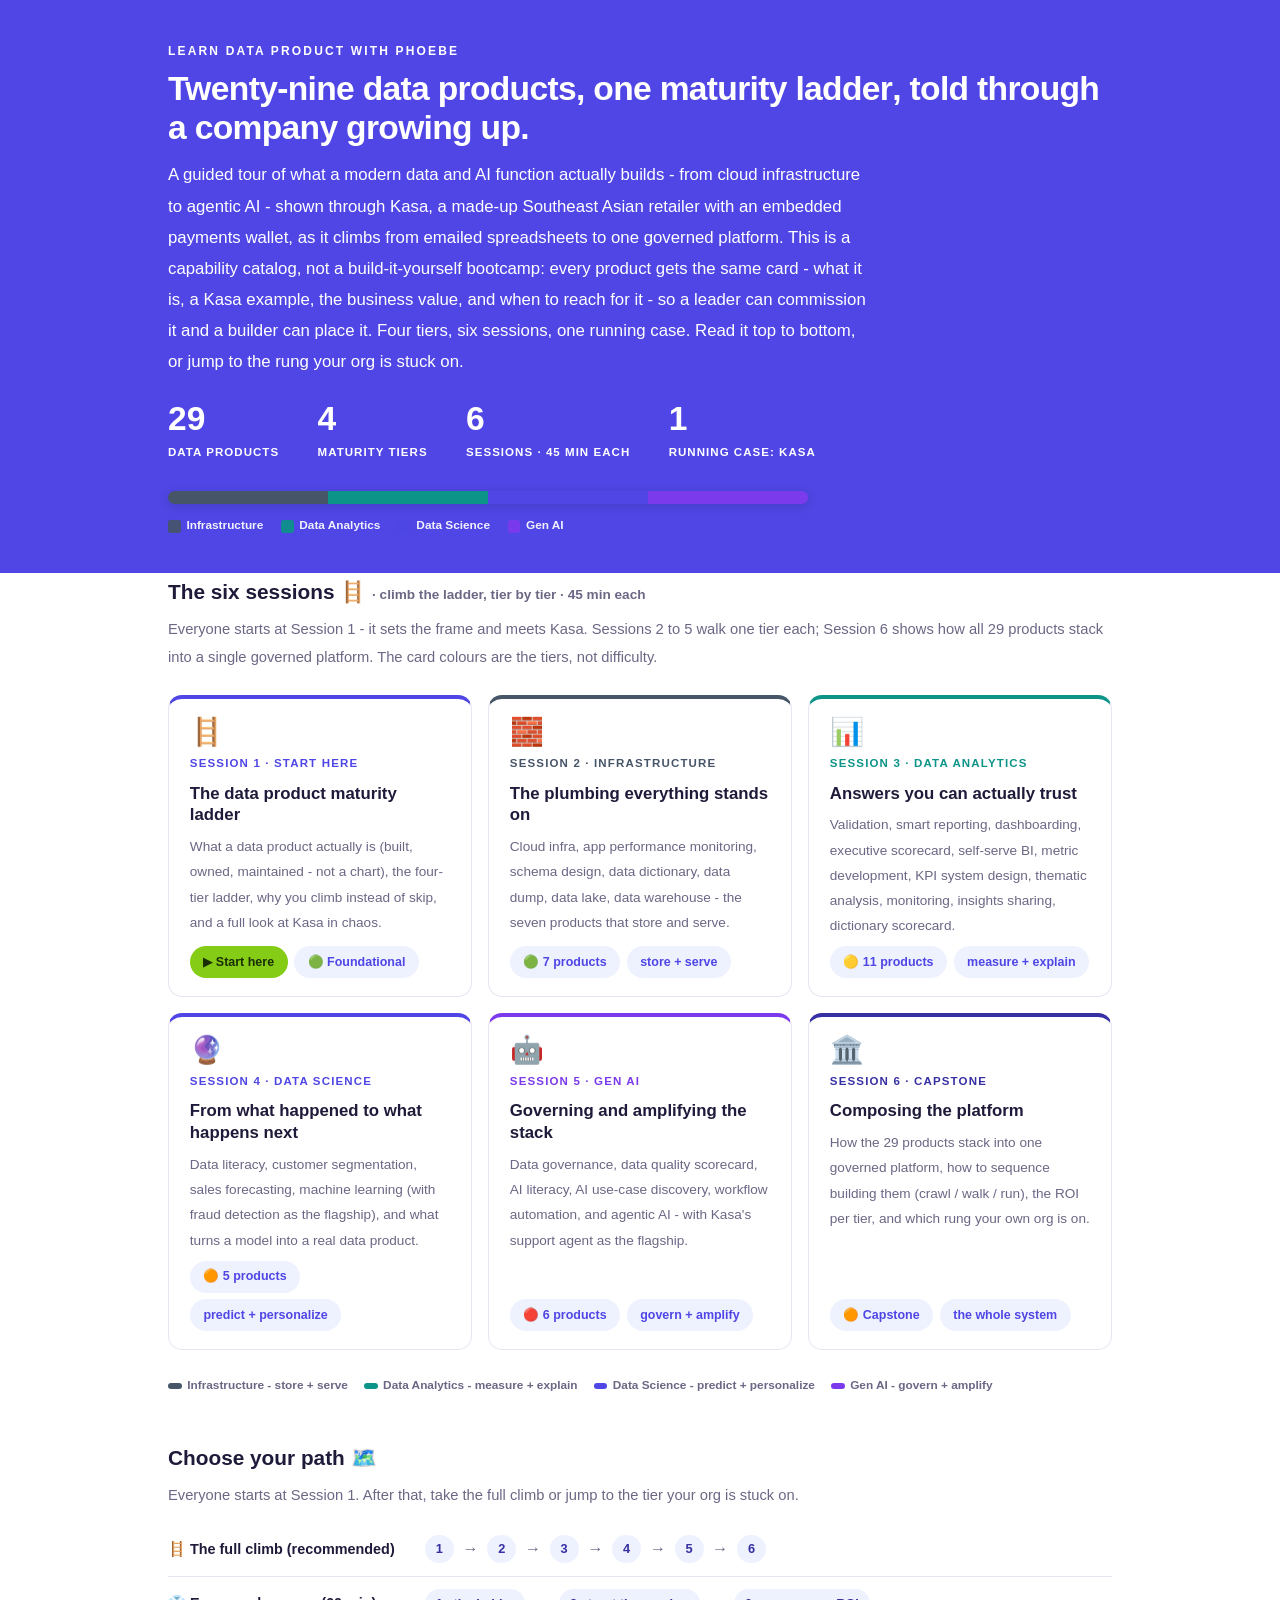
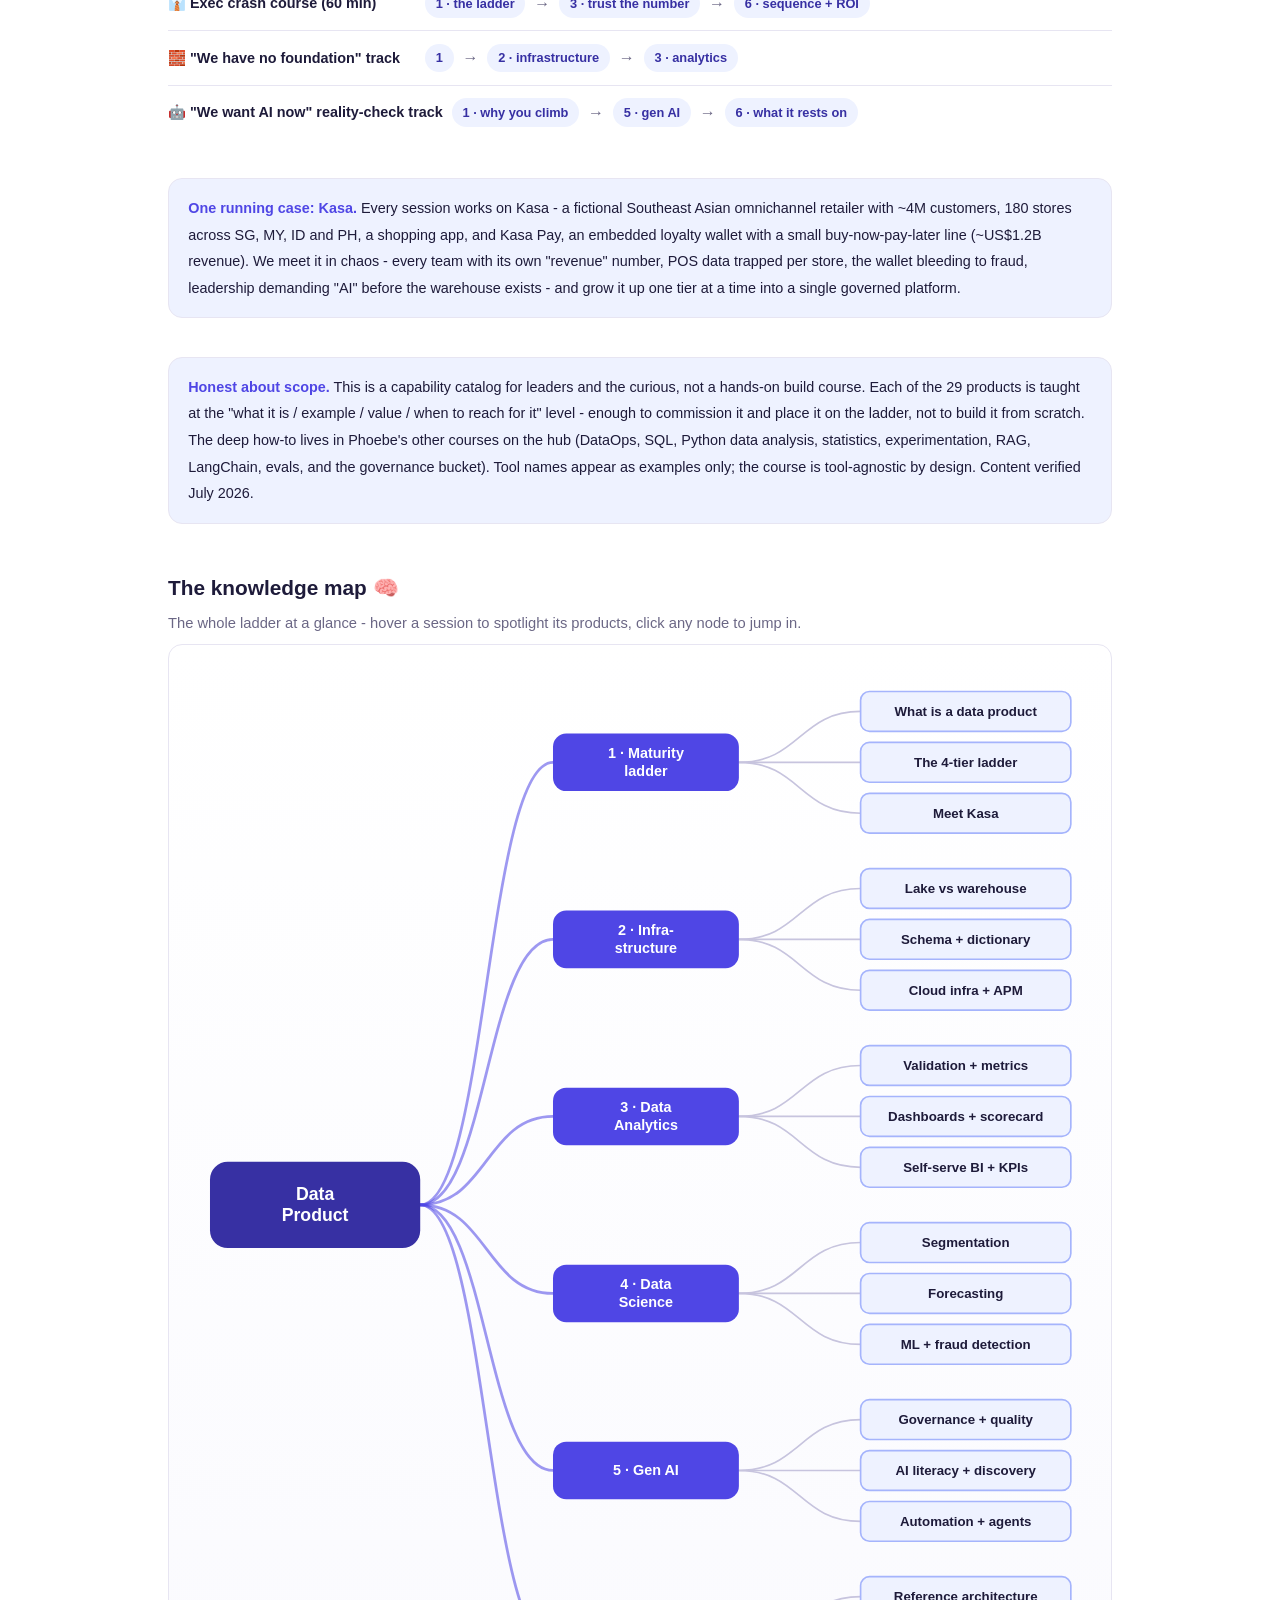
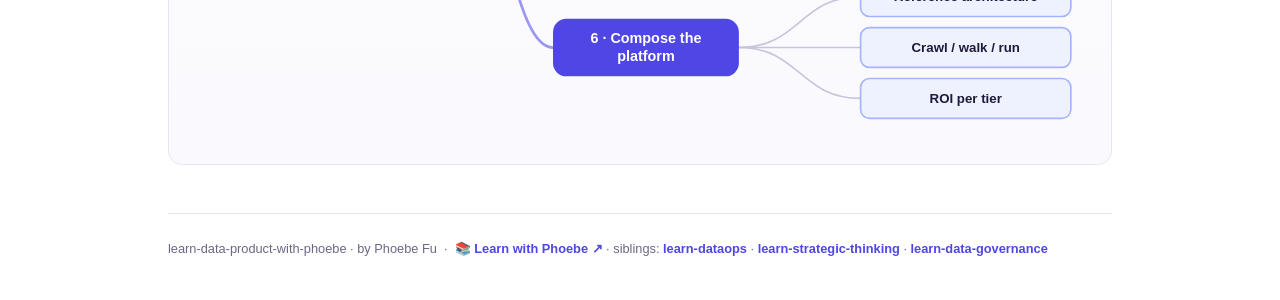
==== commit 8364457e: "Light surfaces everywhere: lightbox, cheat panel, code boxes; contrast and phone-width fixes Every d" ====
--- a/index.html
+++ b/index.html
@@ -3,12 +3,27 @@
 <head>
 <meta charset="UTF-8">
 <meta name="viewport" content="width=device-width, initial-scale=1.0">
+<!-- social:start -->
+<meta name="description" content="A guided tour of what a modern data and AI function actually builds - from cloud infrastructure to agentic AI - shown through Kasa, a made-up Southeast Asian retailer with an embedded payments...">
+<meta property="og:type" content="article">
+<meta property="og:site_name" content="Learn with Phoebe">
+<meta property="og:title" content="learn data product with phoebe - 29 data products, one maturity ladder">
+<meta property="og:description" content="A guided tour of what a modern data and AI function actually builds - from cloud infrastructure to agentic AI - shown through Kasa, a made-up Southeast Asian retailer with an embedded payments...">
+<meta property="og:url" content="https://phoebefu6.github.io/learn-data-product-with-phoebe/">
+<meta property="og:image" content="https://phoebefu6.github.io/learn-data-product-with-phoebe/assets/og-cover.png">
+<meta property="og:image:width" content="1200">
+<meta property="og:image:height" content="630">
+<meta name="twitter:card" content="summary_large_image">
+<meta name="twitter:title" content="learn data product with phoebe - 29 data products, one maturity ladder">
+<meta name="twitter:description" content="A guided tour of what a modern data and AI function actually builds - from cloud infrastructure to agentic AI - shown through Kasa, a made-up Southeast Asian retailer with an embedded payments...">
+<meta name="twitter:image" content="https://phoebefu6.github.io/learn-data-product-with-phoebe/assets/og-cover.png">
+<!-- social:end -->
 <title>learn data product with phoebe - 29 data products, one maturity ladder</title>
-<link rel="stylesheet" href="assets/style.css?v=1">
+<link rel="stylesheet" href="assets/style.css?v=25">
 <style>
   .stats-row { display: flex; gap: 2.4rem; margin-top: 1.5rem; flex-wrap: wrap; }
   .stat b { display: block; font-size: 2.1rem; font-weight: 800; line-height: 1.05; font-variant-numeric: tabular-nums; }
-  .stat span { font-size: .72rem; opacity: .85; text-transform: uppercase; letter-spacing: .09em; font-weight: 600; }
+  .stat span { font-size: .72rem; opacity: 1; text-transform: uppercase; letter-spacing: .09em; font-weight: 600; }
 
   /* the climbing-ladder gradient bar in the hero */
   .ladder-bar { display: flex; margin-top: 1.6rem; border-radius: 999px; overflow: hidden; height: .8rem; max-width: 40rem; box-shadow: 0 2px 10px rgba(27,27,47,.18); }
@@ -43,9 +58,9 @@
   .path { display: flex; gap: .55rem; align-items: center; padding: .75rem 0; border-bottom: .5px solid var(--hairline); flex-wrap: wrap; }
   .path:last-child { border-bottom: none; }
   .path b { min-width: 15.5rem; font-size: .9rem; }
-  .path .pstep { background: var(--indigo-50); color: var(--indigo); border-radius: 999px; padding: .16rem .68rem; font-weight: 700; font-size: .8rem; text-decoration: none; transition: all .12s ease; }
+  .path .pstep { background: var(--indigo-50); color: var(--indigo-deep); border-radius: 999px; padding: .16rem .68rem; font-weight: 700; font-size: .8rem; text-decoration: none; transition: all .12s ease; }
   .path .pstep:hover { background: var(--indigo); color: #fff; }
-  .path .parr { color: var(--faint); font-weight: 700; }
+  .path .parr { color: var(--muted); font-weight: 700; }
 
   .mm-section { margin-top: 1.6rem; }
   .mm-section h2 { font-size: 1.3rem; font-weight: 800; margin-bottom: .2rem; }
@@ -231,7 +246,7 @@
   ]
 };
 </script>
-<script src="assets/mindmap.js?v=1"></script>
-<script src="assets/app.js?v=1"></script>
+<script src="assets/mindmap.js?v=6"></script>
+<script src="assets/app.js?v=25"></script>
 </body>
 </html>
--- a/assets/style.css
+++ b/assets/style.css
@@ -15,8 +15,8 @@
   --amber-ink: #1A2E05;
   --amber-50: #F7FEE7;
   --paper: #FFFFFF;
-  --code-bg: #14132B;
-  --code-ink: #E0E7FF;
+  --code-bg: #EEF2FF;
+  --code-ink: #1E1B3A;
   --radius: 14px;
 }
 
@@ -46,7 +46,7 @@
   font-size: .75rem;
   letter-spacing: .18em;
   text-transform: uppercase;
-  opacity: .85;
+  opacity: 1;
   font-weight: 600;
 }
 .masthead h1 {
@@ -57,7 +57,7 @@
   letter-spacing: -.02em;
 }
 .masthead h1 .accent { color: inherit; }
-.masthead .sub { font-size: 1.05rem; opacity: .92; max-width: 44rem; }
+.masthead .sub { font-size: 1.05rem; opacity: 1; max-width: 44rem; }
 
 .chip-row { display: flex; flex-wrap: wrap; gap: .5rem; margin-top: 1.1rem; }
 .chip {
@@ -71,7 +71,7 @@
   white-space: nowrap;
 }
 .chip.level { background: #fff; color: var(--indigo); }
-.chip.audience { background: rgba(255,255,255,.16); color: #fff; border: 1px solid rgba(255,255,255,.35); }
+.chip.audience { background: rgba(255,255,255,.08); color: #fff; border: 1px solid rgba(255,255,255,.35); }
 .chip.time { background: var(--ink); color: #fff; font-variant-numeric: tabular-nums; }
 
 /* ---------- agenda bar ---------- */
@@ -87,9 +87,9 @@
 }
 .agenda span { padding: .45rem .3rem; white-space: nowrap; overflow: hidden; text-overflow: ellipsis; }
 .agenda .a1 { background: var(--indigo-deep); }
-.agenda .a2 { background: var(--indigo-mid); }
+.agenda .a2 { background: #6163EC; color: #fff; }
 .agenda .a3 { background: var(--amber); color: var(--amber-ink); }
-.agenda .a4 { background: var(--indigo-soft); }
+.agenda .a4 { background: var(--indigo-soft); color: var(--ink); }
 
 /* ---------- toolbar ---------- */
 .toolbar {
@@ -101,8 +101,9 @@
   border-bottom: 1px solid var(--hairline);
   padding: .55rem 0;
 }
-.toolbar .wrap { display: flex; align-items: center; gap: .6rem; }
-.toolbar .crumb { font-size: .8rem; color: var(--muted); font-weight: 600; margin-right: auto; }
+.toolbar .wrap { display: flex; align-items: center; gap: .5rem; flex-wrap: nowrap; }
+.toolbar .crumb { font-size: .8rem; color: var(--muted); font-weight: 600; margin-right: auto; min-width: 0; white-space: nowrap; overflow: hidden; text-overflow: ellipsis; }
+.toolbar .btn { white-space: nowrap; flex: none; padding: .38rem .8rem; font-size: .78rem; line-height: 1.2; }
 .toolbar .crumb a { color: var(--indigo); text-decoration: none; }
 .btn {
   border: 1px solid var(--hairline);
@@ -223,7 +224,7 @@
 .pill.light { background: var(--indigo-50); color: var(--indigo); }
 .pill.inkpill { background: var(--ink); color: #fff; }
 .pill.amber, .pill.peach { background: var(--amber); color: var(--amber-ink); }
-.pill.bare { color: var(--faint); }
+.pill.bare { color: var(--muted); }
 
 /* ---------- 4D grid ---------- */
 .grid-2 { display: grid; grid-template-columns: repeat(auto-fit, minmax(15rem, 1fr)); gap: .8rem; margin: .5rem 0 1rem; }
@@ -252,10 +253,11 @@
 table.clean td:first-child { font-weight: 600; }
 
 /* ---------- prompt boxes ---------- */
-.prompt-box {
+.prompt-box{
   position: relative;
-  background: var(--code-bg);
-  color: var(--code-ink);
+  background: #EEF2FF;
+  border: 1px solid #E7E5F2;
+  color: #1E1B3A;
   border-radius: var(--radius);
   padding: 1.1rem 1.2rem;
   margin: 1rem 0 1.2rem;
@@ -265,12 +267,12 @@
   white-space: pre-wrap;
   word-break: break-word;
 }
-.prompt-box .label {
+.prompt-box .label{
   position: absolute;
   top: -0.7rem;
   left: 1rem;
-  background: var(--indigo);
-  color: #fff;
+  background: #4F46E5;
+  color: #FFFFFF;
   font-family: "Inter", -apple-system, sans-serif;
   font-size: .68rem;
   font-weight: 700;
@@ -281,13 +283,13 @@
 }
 .prompt-box.bad .label { background: var(--faint); color: var(--ink); }
 .prompt-box.good .label { background: var(--amber); color: var(--amber-ink); }
-.copy-btn {
+.copy-btn{
   position: absolute;
   top: .7rem;
   right: .7rem;
-  background: rgba(255,255,255,.1);
-  border: 1px solid rgba(255,255,255,.25);
-  color: #fff;
+  background: #FFFFFF;
+  border: 1px solid #E7E5F2;
+  color: #1E1B3A;
   border-radius: 999px;
   padding: .25rem .8rem;
   font-size: .72rem;
@@ -296,17 +298,21 @@
   font-family: "Inter", -apple-system, sans-serif;
   transition: background .15s ease;
 }
-.copy-btn:hover { background: rgba(255,255,255,.22); }
+.copy-btn:hover { background: #E7E5F2; }
 .copy-btn.copied { background: var(--amber); border-color: var(--amber); color: var(--amber-ink); }
 
 /* ---------- demo steps ---------- */
 .steps { counter-reset: step; margin: .6rem 0 1rem; }
 .step {
-  display: flex;
-  gap: .9rem;
+  display: grid;
+  grid-template-columns: max-content minmax(0, 1fr);
+  column-gap: .9rem;
+  row-gap: .2rem;
   padding: .85rem 0;
   border-bottom: .5px solid var(--hairline);
 }
+.step > * { grid-column: 2; min-width: 0; }
+.step > .prompt-box { margin: .8rem 0 .4rem; }
 .step:last-child { border-bottom: none; }
 .step::before {
   counter-increment: step;
@@ -382,11 +388,11 @@
   gap: .4rem;
 }
 
-.lightbox {
+.lightbox{
   position: fixed;
   inset: 0;
   z-index: 100;
-  background: rgba(30,27,58,.9);
+  background: rgba(255,255,255,.97);
   display: none;
   align-items: center;
   justify-content: center;
@@ -394,8 +400,10 @@
   cursor: zoom-out;
 }
 .lightbox.open { display: flex; }
-.lightbox .inner {
+.lightbox .inner{
   background: #fff;
+  border: 1px solid #E7E5F2;
+  box-shadow: 0 10px 40px rgba(30,27,58,.14);
   border-radius: var(--radius);
   padding: 2rem;
   max-width: 94vw;
@@ -403,13 +411,12 @@
   overflow: auto;
 }
 .lightbox .inner svg, .lightbox .inner img { width: min(88vw, 70rem); height: auto; }
-.lightbox .close-hint {
+.lightbox .close-hint{
   position: fixed;
   top: 1rem; right: 1.4rem;
-  color: #fff;
+  color: #1E1B3A;
   font-size: .8rem;
   font-weight: 600;
-  opacity: .8;
 }
 
 /* ---------- courses covered ---------- */
@@ -428,19 +435,20 @@
 .covered-row .note { margin-left: auto; color: var(--muted); font-size: .78rem; text-align: right; }
 
 /* ---------- cheat sheet footer ---------- */
-.cheat {
-  background: var(--ink);
-  color: #fff;
+.cheat{
+  background: #EEF2FF;
+  border: 1px solid #E7E5F2;
+  color: #1E1B3A;
   border-radius: var(--radius);
   padding: 1.6rem 1.6rem 1.3rem;
   margin-top: 3rem;
 }
 .cheat h3 { font-size: 1.1rem; margin-bottom: 1rem; }
-.cheat h3 span { color: var(--indigo-soft); }
+.cheat h3 span { color: #4F46E5; }
 .cheat .grid-2 { gap: 1rem; }
 .cheat .cheat-item { border-left: 3px solid var(--indigo-mid); padding-left: .8rem; }
-.cheat .cheat-item b { display: block; font-size: .85rem; color: var(--indigo-soft); }
-.cheat .cheat-item span { font-size: .82rem; opacity: .85; }
+.cheat .cheat-item b { display: block; font-size: .85rem; color: #3730A3; }
+.cheat .cheat-item span { font-size: .82rem; color: #6B6785; }
 
 footer.pagefoot {
   border-top: 1px solid var(--hairline);
@@ -535,7 +543,7 @@
   margin-top: 1.1rem;
   flex-wrap: wrap;
 }
-.journey .jlabel { font-size: .7rem; font-weight: 700; text-transform: uppercase; letter-spacing: .09em; opacity: .8; margin-right: .3rem; }
+.journey .jlabel { font-size: .7rem; font-weight: 700; text-transform: uppercase; letter-spacing: .09em; opacity: 1; margin-right: .3rem; }
 .journey a {
   width: 1.7rem; height: 1.7rem;
   border-radius: 999px;
@@ -658,3 +666,140 @@
   .toolbar, .copy-btn { display: none; }
   details.card { border: 1px solid #ccc; }
 }
+
+/* === LWP-PATCH v2 === */
+/* palette-agnostic aliases: 75 repos use --indigo/--amber, 1 uses --pine/--clay */
+:root {
+  --pv-accent: var(--indigo, var(--pine, #334155));
+  --pv-flag: var(--amber, var(--clay, #B45309));
+  --pv-flag-50: var(--amber-50, var(--clay-50, #FEF3E2));
+}
+
+/* ============================================================
+   v2 - readable on a phone + reading modes
+   Layout only. No palette tokens are changed.
+   ============================================================ */
+
+/* --- skip link --- */
+.skip-link {
+  position: absolute; left: -9999px; top: 0; z-index: 200;
+  background: var(--pv-accent); color: #fff;
+  padding: .7rem 1.1rem; border-radius: 0 0 var(--radius) 0;
+  font-weight: 700; font-size: .85rem; text-decoration: none;
+}
+.skip-link:focus { left: 0; }
+
+/* --- visible keyboard focus everywhere --- */
+:focus-visible {
+  outline: 3px solid var(--pv-flag);
+  outline-offset: 2px;
+  border-radius: 4px;
+}
+
+/* --- diagrams: hold authored width, scroll instead of shrinking --- */
+.figscroll { overflow-x: auto; -webkit-overflow-scrolling: touch; overscroll-behavior-x: contain; }
+.figscroll::-webkit-scrollbar { height: 6px; }
+.figscroll::-webkit-scrollbar-thumb { background: var(--faint); border-radius: 3px; }
+
+/* --- tables: scroll container + sticky row label --- */
+.tablescroll { overflow-x: auto; -webkit-overflow-scrolling: touch; border-radius: var(--radius); }
+
+/* --- section contents counter --- */
+.sec-meta {
+  display: block; margin-top: .3rem;
+  font-size: .72rem; font-weight: 700; letter-spacing: .06em;
+  text-transform: uppercase; color: var(--muted);
+  font-variant-numeric: tabular-nums;
+}
+
+/* --- study-mode switch --- */
+.btn.mode-on { background: var(--pv-flag); border-color: var(--pv-flag); color: #fff; }
+
+/* --- deep-linked card gets a moment of emphasis --- */
+details.card.linked { border-color: var(--pv-flag); box-shadow: 0 0 0 3px var(--pv-flag-50); }
+
+@media (max-width: 820px) {
+  /* labels keep the size they were drawn at; the figure scrolls */
+  figure.zoomable svg { min-width: 820px; }
+  .figscroll .mm-svg, .mindmap svg { min-width: 840px; }
+
+  table.clean { min-width: 620px; }
+  table.clean th:first-child,
+  table.clean td:first-child {
+    position: sticky; left: 0; background: #fff;
+    box-shadow: 1px 0 0 var(--hairline);
+  }
+
+  pre, .prompt-box { overflow-x: auto; }
+
+  /* 44px tap targets */
+  details.card summary { min-height: 44px; }
+  .qopt { min-height: 44px; display: flex; align-items: center; padding: .7rem .9rem; }
+  .toolbar .btn, .pagefoot a { min-height: 44px; display: inline-flex; align-items: center; justify-content: center; }
+  .toolbar .crumb, .toolbar #zoom-toggle { display: none; }
+  .toolbar .btn { flex: 1 1 0; padding: .3rem .4rem; font-size: .72rem; }
+  table.clean { display: block; overflow-x: auto; -webkit-overflow-scrolling: touch; }
+}
+
+@media (max-width: 640px) {
+  /* long inline code tokens and nowrap chips are the two things that still
+     forced the page sideways below 640px: let them break rather than push
+     the layout. Inside the media query only - desktop is untouched. */
+  :not(pre) > code, .prompt-box span, code span,
+  p span, li span, td span { overflow-wrap: anywhere; word-break: break-word; }
+  .chip, .syn-chip, .pill, .mode, .tag { white-space: normal; max-width: 100%; }
+
+  /* the agenda bar truncated its own labels into nonsense - stack it */
+  .agenda { flex-direction: column; align-items: stretch; gap: .3rem; }
+  .agenda span { font-size: .74rem; text-align: left; padding: .4rem .7rem; flex: none !important; }
+  .chip-row, .legend { flex-wrap: wrap; }
+  .journey { flex-wrap: wrap; row-gap: .45rem; }
+}
+
+/* --- print: a session should print as a complete handout --- */
+@media print {
+  .pagenav, #progress-bar, .skip-link, .journey, .lightbox { display: none !important; }
+  details.card > .body { display: block !important; }
+  details.card, figure, table.clean, .callout { break-inside: avoid; page-break-inside: avoid; }
+  figure.zoomable svg { min-width: 0; max-width: 100%; }
+  .figscroll, .tablescroll { overflow: visible; }
+  a[href^="http"]::after { content: " (" attr(href) ")"; font-size: .72rem; color: #555; }
+}
+
+/* swipe hint: own line, only when the diagram really does scroll */
+figure.zoomable.can-scroll figcaption { flex-wrap: wrap; }
+figure.zoomable.can-scroll figcaption::after {
+  content: "swipe the diagram \2192";
+  flex: 0 0 100%;
+  margin-top: .2rem;
+  font-size: .72rem;
+  font-weight: 700;
+  letter-spacing: .04em;
+  color: var(--pv-flag);
+}
+/* === /LWP-PATCH === */
+
+/* layout-patch-3: phone-width overflow (2026-10-10) */
+.sql-bar { flex-wrap: wrap; }
+@media (max-width: 480px) {
+  .covered-row { flex-wrap: wrap; }
+  .covered-row .note { margin-left: 0; text-align: left; flex-basis: 100%; }
+  details.card summary { flex-wrap: wrap; }
+  details.card summary .mini { white-space: normal; }
+  .wk, .sqlbox, .prompt-box, pre { max-width: 100%; overflow-x: auto; }
+  .mono, code, strong, .note { overflow-wrap: anywhere; }
+  select, input[type=range], label { max-width: 100%; }
+  canvas, svg, img { max-width: 100%; height: auto; }
+  .tree-kids, .tree-node-wrap, .tree-node, .rb-night, .al-row, .gd-field, .tl-row, .sl-row { max-width: 100%; overflow-x: auto; }
+  .tl-cols, .sl-cols, .bb-cols, .ev-cols, [class$="-cols"] { grid-template-columns: 1fr !important; display: grid; }
+  .tl-cols > *, .sl-cols > *, [class$="-cols"] > * { min-width: 0; max-width: 100%; }
+  .mono { white-space: normal; }
+  .er-w, .bb-lab, .tl-lev, .sl-lev { max-width: 100%; white-space: normal; }
+}
+/* contrast-patch-2b */
+.cheat a { color: var(--indigo-deep, var(--ink)); }
+.chip.audience { background: transparent; border-color: rgba(255,255,255,.55); }
+.masthead a, .masthead .sub a { color: #fff; text-decoration: underline; text-underline-offset: 2px; }
+.prompt-box b, .prompt-box strong { color: var(--indigo-deep, var(--ink)); }
+.prompt-box span, .prompt-box em, .prompt-box i { color: inherit; }
+.pp-stamp i { color: var(--ink); }
